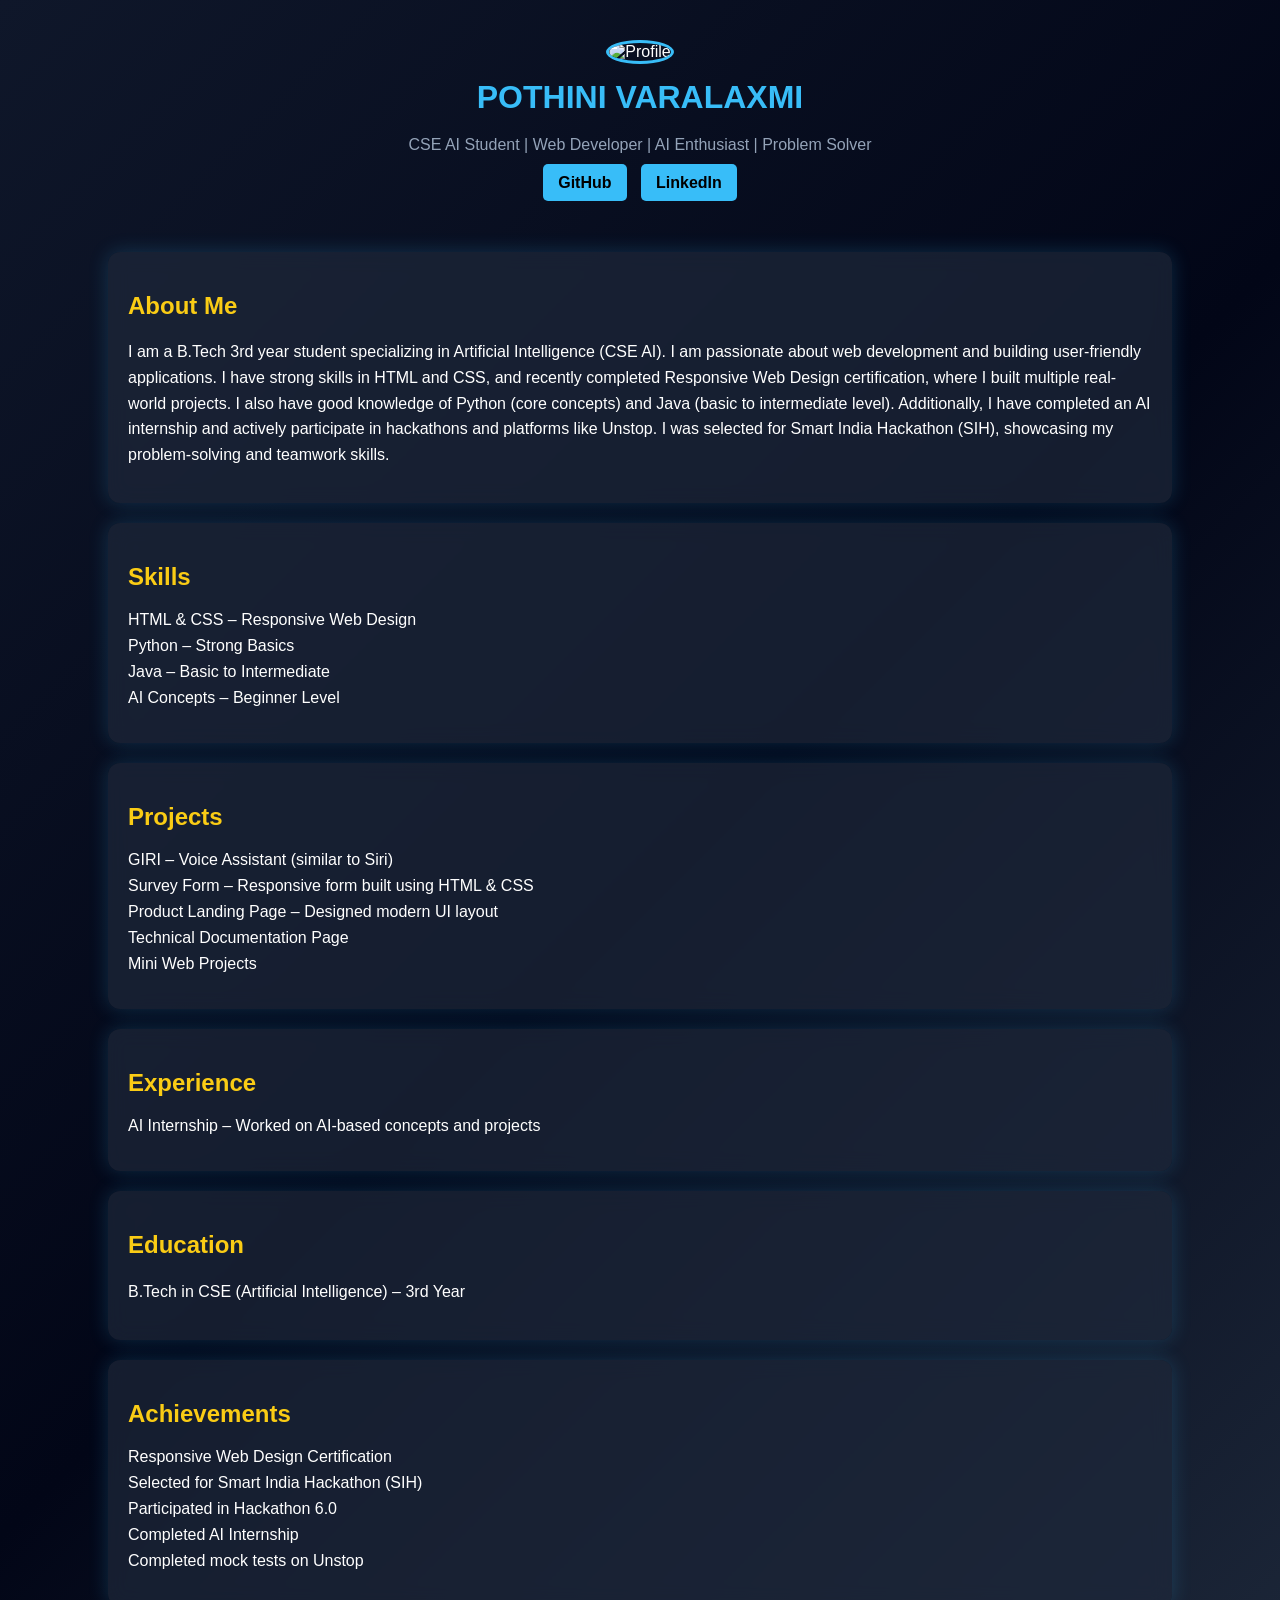
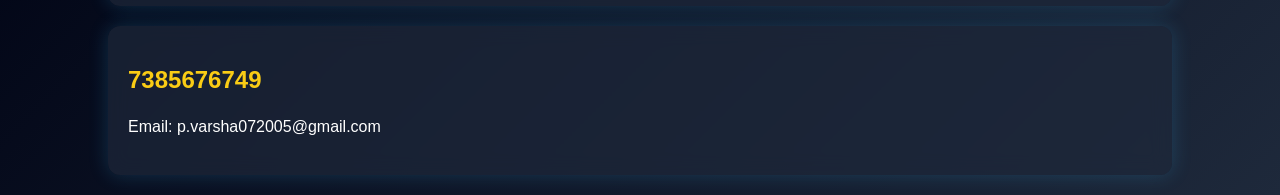
==== index.html @ 0117d1fd "Add files via upload Added portfolio website" ====
<!DOCTYPE html>
<html lang="en">
<head>
    <meta charset="UTF-8">
    <title>Portfolio</title>
    <link rel="stylesheet" href="style.css">
</head>
<body>

    <!-- HEADER -->
    <div class="header">
        <img src="https://github.com/varalaxmi30072005.png" alt="Profile">
        <h1>POTHINI VARALAXMI</h1>
        <p>CSE AI Student | Web Developer | AI Enthusiast | Problem Solver</p>

        <div class="buttons">
            <a href="https://github.com/varalaxmi30072005" target="_blank">GitHub</a>
            <a href="https://www.linkedin.com/in/p-varalaxmi-1a1716305/" target="_blank">LinkedIn</a>
        </div>
    </div>

    <!-- ABOUT -->
    <section>
        <h2>About Me</h2>
        <p>
            I am a B.Tech 3rd year student specializing in Artificial Intelligence (CSE AI). 
            I am passionate about web development and building user-friendly applications.

            I have strong skills in HTML and CSS, and recently completed Responsive Web Design certification, where I built multiple real-world projects.

            I also have good knowledge of Python (core concepts) and Java (basic to intermediate level). 
            Additionally, I have completed an AI internship and actively participate in hackathons and platforms like Unstop.

            I was selected for Smart India Hackathon (SIH), showcasing my problem-solving and teamwork skills.
        </p>
    </section>

    <!-- SKILLS -->
    <section>
        <h2>Skills</h2>
        <ul>
            <li>HTML & CSS – Responsive Web Design</li>
            <li>Python – Strong Basics</li>
            <li>Java – Basic to Intermediate</li>
            <li>AI Concepts – Beginner Level</li>
        </ul>
    </section>

    <!-- PROJECTS -->
    <section>
        <h2>Projects</h2>
        <ul>
            <li>GIRI – Voice Assistant (similar to Siri)</li>
            <li>Survey Form – Responsive form built using HTML & CSS</li>
            <li>Product Landing Page – Designed modern UI layout</li>
            <li>Technical Documentation Page</li>
            <li>Mini Web Projects</li>
        </ul>
    </section>

    <!-- EXPERIENCE -->
    <section>
        <h2>Experience</h2>
        <ul>
            <li>AI Internship – Worked on AI-based concepts and projects</li>
        </ul>
    </section>

    <!-- EDUCATION -->
    <section>
        <h2>Education</h2>
        <p>B.Tech in CSE (Artificial Intelligence) – 3rd Year</p>
    </section>

    <!-- ACHIEVEMENTS -->
    <section>
        <h2>Achievements</h2>
        <ul>
            <li>Responsive Web Design Certification</li>
            <li>Selected for Smart India Hackathon (SIH)</li>
            <li>Participated in Hackathon 6.0</li>
            <li>Completed AI Internship</li>
            <li>Completed mock tests on Unstop</li>
        </ul>
    </section>

    <!-- CONTACT -->
    <section>
        <h2>7385676749</h2>
        <p>Email: p.varsha072005@gmail.com</p>
    </section>

</body>
</html>
---- style.css ----
body {
    margin: 0;
    font-family: Arial, sans-serif;
    background: linear-gradient(135deg, #0f172a, #020617, #1e293b);
    color: white;
}

/* HEADER */
.header {
    text-align: center;
    padding: 40px 20px;
}

.header img {
    width: 120px;
    height: 120px;
    border-radius: 50%;
    border: 3px solid #38bdf8;
}

.header h1 {
    margin: 15px 0 5px;
    color: #38bdf8;
}

.header p {
    color: #94a3b8;
}

/* BUTTONS */
.buttons {
    margin-top: 15px;
}

.buttons a {
    text-decoration: none;
    background: #38bdf8;
    color: black;
    padding: 10px 15px;
    margin: 5px;
    border-radius: 5px;
    font-weight: bold;
    transition: 0.3s;
}

.buttons a:hover {
    background: #0ea5e9;
}

/* SECTIONS */
section {
    background: rgba(30, 41, 59, 0.7);
    backdrop-filter: blur(10px);
    margin: 20px auto;
    padding: 20px;
    width: 80%;
    border-radius: 12px;
    box-shadow: 0 0 20px rgba(56, 189, 248, 0.2);
    transition: 0.3s;
}

section:hover {
    transform: translateY(-5px) scale(1.02);
}

h2 {
    color: #facc15;
}

/* LIST */
ul {
    list-style: none;
    padding: 0;
}

li {
    margin: 8px 0;
}

/* TEXT */
p {
    line-height: 1.6;
}
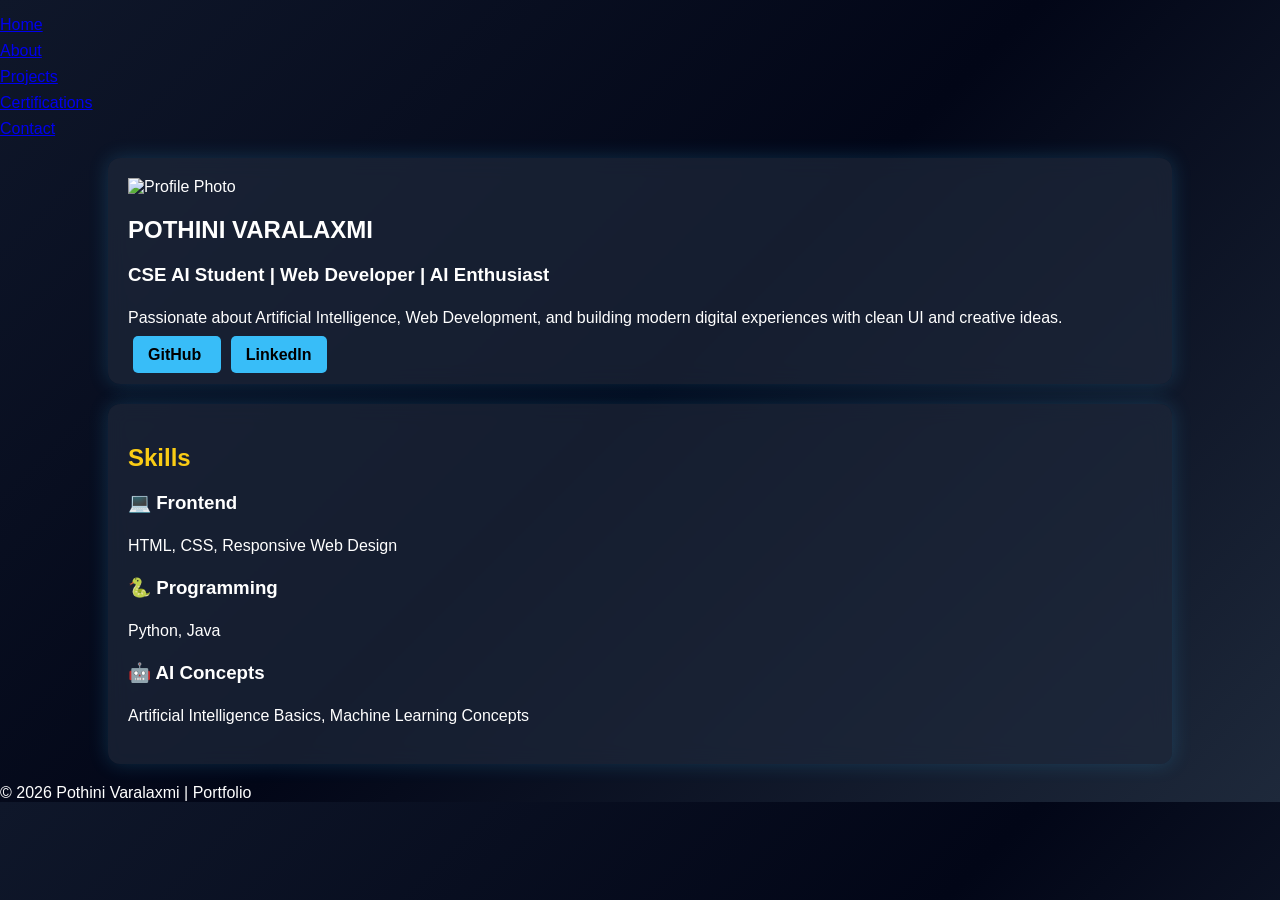
==== commit a86f836d: "Update index.html" ====
--- a/index.html
+++ b/index.html
@@ -2,93 +2,126 @@
 <html lang="en">
 <head>
     <meta charset="UTF-8">
-    <title>Portfolio</title>
+    <meta name="viewport" content="width=device-width, initial-scale=1.0">
+    <title>Pothini Varalaxmi | Portfolio</title>
     <link rel="stylesheet" href="style.css">
 </head>
 <body>
 
-    <!-- HEADER -->
-    <div class="header">
-        <img src="https://github.com/varalaxmi30072005.png" alt="Profile">
+    <!-- NAVBAR -->
+
+    <nav>
+
+        <ul>
+
+            <li><a href="index.html">Home</a></li>
+
+            <li><a href="about.html">About</a></li>
+
+            <li><a href="projects.html">Projects</a></li>
+
+            <li><a href="certifications.html">Certifications</a></li>
+
+            <li><a href="contact.html">Contact</a></li>
+
+        </ul>
+
+    </nav>
+
+    <!-- HERO SECTION -->
+
+    <section class="hero">
+
+        <img src="https://github.com/varalaxmi30072005.png" alt="Profile Photo">
+
         <h1>POTHINI VARALAXMI</h1>
-        <p>CSE AI Student | Web Developer | AI Enthusiast | Problem Solver</p>
+
+        <h3>CSE AI Student | Web Developer | AI Enthusiast</h3>
+
+        <p>
+
+            Passionate about Artificial Intelligence, Web Development,
+            and building modern digital experiences with clean UI
+            and creative ideas.
+
+        </p>
+
+        <!-- BUTTONS -->
 
         <div class="buttons">
-            <a href="https://github.com/varalaxmi30072005" target="_blank">GitHub</a>
-            <a href="https://www.linkedin.com/in/p-varalaxmi-1a1716305/" target="_blank">LinkedIn</a>
+
+            <a href="https://github.com/varalaxmi30072005" target="_blank">
+
+                GitHub
+
+            </a>
+
+            <a href="https://www.linkedin.com/in/pothinivaralaxmi/" target="_blank">
+
+                LinkedIn
+
+            </a>
+
         </div>
-    </div>
 
-    <!-- ABOUT -->
-    <section>
-        <h2>About Me</h2>
-        <p>
-            I am a B.Tech 3rd year student specializing in Artificial Intelligence (CSE AI). 
-            I am passionate about web development and building user-friendly applications.
-
-            I have strong skills in HTML and CSS, and recently completed Responsive Web Design certification, where I built multiple real-world projects.
-
-            I also have good knowledge of Python (core concepts) and Java (basic to intermediate level). 
-            Additionally, I have completed an AI internship and actively participate in hackathons and platforms like Unstop.
-
-            I was selected for Smart India Hackathon (SIH), showcasing my problem-solving and teamwork skills.
-        </p>
     </section>
 
-    <!-- SKILLS -->
-    <section>
+    <!-- SKILLS SECTION -->
+
+    <section class="section">
+
         <h2>Skills</h2>
-        <ul>
-            <li>HTML & CSS – Responsive Web Design</li>
-            <li>Python – Strong Basics</li>
-            <li>Java – Basic to Intermediate</li>
-            <li>AI Concepts – Beginner Level</li>
-        </ul>
+
+        <div class="card-container">
+
+            <div class="card">
+
+                <h3>💻 Frontend</h3>
+
+                <p>
+
+                    HTML, CSS, Responsive Web Design
+
+                </p>
+
+            </div>
+
+            <div class="card">
+
+                <h3>🐍 Programming</h3>
+
+                <p>
+
+                    Python, Java
+
+                </p>
+
+            </div>
+
+            <div class="card">
+
+                <h3>🤖 AI Concepts</h3>
+
+                <p>
+
+                    Artificial Intelligence Basics,
+                    Machine Learning Concepts
+
+                </p>
+
+            </div>
+
+        </div>
+
     </section>
 
-    <!-- PROJECTS -->
-    <section>
-        <h2>Projects</h2>
-        <ul>
-            <li>GIRI – Voice Assistant (similar to Siri)</li>
-            <li>Survey Form – Responsive form built using HTML & CSS</li>
-            <li>Product Landing Page – Designed modern UI layout</li>
-            <li>Technical Documentation Page</li>
-            <li>Mini Web Projects</li>
-        </ul>
-    </section>
+    <!-- FOOTER -->
 
-    <!-- EXPERIENCE -->
-    <section>
-        <h2>Experience</h2>
-        <ul>
-            <li>AI Internship – Worked on AI-based concepts and projects</li>
-        </ul>
-    </section>
+    <footer>
 
-    <!-- EDUCATION -->
-    <section>
-        <h2>Education</h2>
-        <p>B.Tech in CSE (Artificial Intelligence) – 3rd Year</p>
-    </section>
+        © 2026 Pothini Varalaxmi | Portfolio
 
-    <!-- ACHIEVEMENTS -->
-    <section>
-        <h2>Achievements</h2>
-        <ul>
-            <li>Responsive Web Design Certification</li>
-            <li>Selected for Smart India Hackathon (SIH)</li>
-            <li>Participated in Hackathon 6.0</li>
-            <li>Completed AI Internship</li>
-            <li>Completed mock tests on Unstop</li>
-        </ul>
-    </section>
-
-    <!-- CONTACT -->
-    <section>
-        <h2>7385676749</h2>
-        <p>Email: p.varsha072005@gmail.com</p>
-    </section>
+    </footer>
 
 </body>
-</html>+</html>
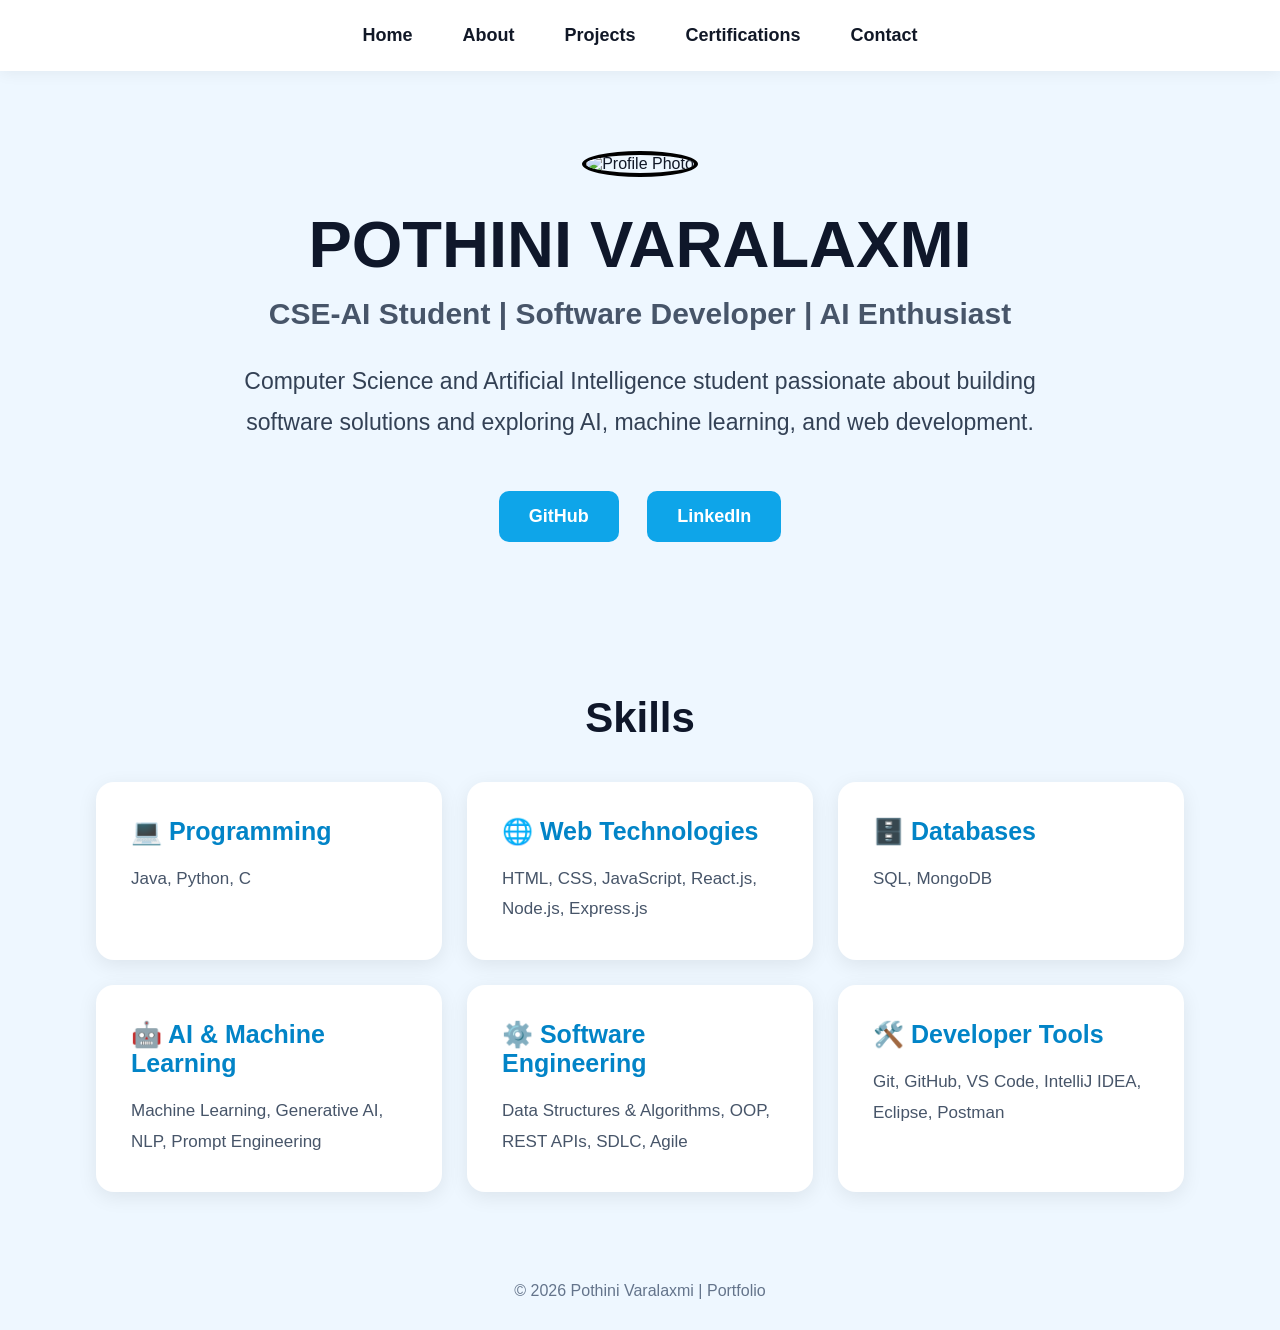
==== commit 67cb0a3c: "Update index.html" ====
--- a/index.html
+++ b/index.html
@@ -9,118 +9,83 @@
 <body>
 
     <!-- NAVBAR -->
-
     <nav>
-
         <ul>
-
             <li><a href="index.html">Home</a></li>
-
             <li><a href="about.html">About</a></li>
-
             <li><a href="projects.html">Projects</a></li>
-
             <li><a href="certifications.html">Certifications</a></li>
-
             <li><a href="contact.html">Contact</a></li>
-
         </ul>
-
     </nav>
 
     <!-- HERO SECTION -->
-
     <section class="hero">
-
         <img src="https://github.com/varalaxmi30072005.png" alt="Profile Photo">
 
         <h1>POTHINI VARALAXMI</h1>
-
-        <h3>CSE AI Student | Web Developer | AI Enthusiast</h3>
+        <h3>CSE-AI Student | Software Developer | AI Enthusiast</h3>
 
         <p>
-
-            Passionate about Artificial Intelligence, Web Development,
-            and building modern digital experiences with clean UI
-            and creative ideas.
-
+            Computer Science and Artificial Intelligence student passionate about
+            building software solutions and exploring AI, machine learning,
+            and web development.
         </p>
 
         <!-- BUTTONS -->
-
         <div class="buttons">
-
-            <a href="https://github.com/varalaxmi30072005" target="_blank">
-
+            <a href="https://github.com/varalaxmi30072005" target="_blank" rel="noopener noreferrer">
                 GitHub
-
             </a>
 
-            <a href="https://www.linkedin.com/in/pothinivaralaxmi/" target="_blank">
-
+            <a href="https://www.linkedin.com/in/pothinivaralaxmi/" target="_blank" rel="noopener noreferrer">
                 LinkedIn
-
             </a>
-
         </div>
-
     </section>
 
     <!-- SKILLS SECTION -->
-
     <section class="section">
-
         <h2>Skills</h2>
 
         <div class="card-container">
 
             <div class="card">
-
-                <h3>💻 Frontend</h3>
-
-                <p>
-
-                    HTML, CSS, Responsive Web Design
-
-                </p>
-
+                <h3>💻 Programming</h3>
+                <p>Java, Python, C</p>
             </div>
 
             <div class="card">
-
-                <h3>🐍 Programming</h3>
-
-                <p>
-
-                    Python, Java
-
-                </p>
-
+                <h3>🌐 Web Technologies</h3>
+                <p>HTML, CSS, JavaScript, React.js, Node.js, Express.js</p>
             </div>
 
             <div class="card">
+                <h3>🗄️ Databases</h3>
+                <p>SQL, MongoDB</p>
+            </div>
 
-                <h3>🤖 AI Concepts</h3>
+            <div class="card">
+                <h3>🤖 AI & Machine Learning</h3>
+                <p>Machine Learning, Generative AI, NLP, Prompt Engineering</p>
+            </div>
 
-                <p>
+            <div class="card">
+                <h3>⚙️ Software Engineering</h3>
+                <p>Data Structures & Algorithms, OOP, REST APIs, SDLC, Agile</p>
+            </div>
 
-                    Artificial Intelligence Basics,
-                    Machine Learning Concepts
-
-                </p>
-
+            <div class="card">
+                <h3>🛠️ Developer Tools</h3>
+                <p>Git, GitHub, VS Code, IntelliJ IDEA, Eclipse, Postman</p>
             </div>
 
         </div>
-
     </section>
 
     <!-- FOOTER -->
-
     <footer>
-
         © 2026 Pothini Varalaxmi | Portfolio
-
     </footer>
 
 </body>
--- a/style.css
+++ b/style.css
@@ -1,83 +1,186 @@
-body {
-    margin: 0;
-    font-family: Arial, sans-serif;
-    background: linear-gradient(135deg, #0f172a, #020617, #1e293b);
-    color: white;
+*{
+    margin:0;
+    padding:0;
+    box-sizing:border-box;
+    font-family:Arial, sans-serif;
 }
 
-/* HEADER */
-.header {
-    text-align: center;
-    padding: 40px 20px;
+body{
+    background:#eef7ff;
+    color:#111827;
 }
 
-.header img {
-    width: 120px;
-    height: 120px;
-    border-radius: 50%;
-    border: 3px solid #38bdf8;
+/* NAVBAR */
+
+nav{
+    background:white;
+    display:flex;
+    justify-content:center;
+    align-items:center;
+    padding:25px;
+    box-shadow:0 2px 15px rgba(0,0,0,0.06);
+    position:sticky;
+    top:0;
+    z-index:1000;
 }
 
-.header h1 {
-    margin: 15px 0 5px;
-    color: #38bdf8;
+nav ul{
+    display:flex;
+    list-style:none;
 }
 
-.header p {
-    color: #94a3b8;
+nav ul li{
+    margin:0 25px;
+}
+
+nav ul li a{
+    text-decoration:none;
+    color:#111827;
+    font-weight:bold;
+    font-size:18px;
+    transition:0.3s;
+}
+
+nav ul li a:hover{
+    color:#0284c7;
+}
+
+/* HERO SECTION */
+
+.hero{
+    text-align:center;
+    padding:80px 20px;
+}
+
+.hero img{
+    width:190px;
+    height:190px;
+    border-radius:50%;
+    object-fit:cover;
+    border:4px solid black;
+}
+
+.hero h1{
+    margin-top:30px;
+    font-size:65px;
+    color:#0f172a;
+}
+
+.hero h3{
+    margin-top:15px;
+    font-size:30px;
+    color:#475569;
+}
+
+.hero p{
+    max-width:850px;
+    margin:30px auto;
+    line-height:1.8;
+    font-size:23px;
+    color:#334155;
 }
 
 /* BUTTONS */
-.buttons {
-    margin-top: 15px;
+
+.buttons{
+    margin-top:35px;
 }
 
-.buttons a {
-    text-decoration: none;
-    background: #38bdf8;
-    color: black;
-    padding: 10px 15px;
-    margin: 5px;
-    border-radius: 5px;
-    font-weight: bold;
-    transition: 0.3s;
+.buttons a{
+    text-decoration:none;
+    background:#0ea5e9;
+    color:white;
+    padding:15px 30px;
+    border-radius:10px;
+    margin:12px;
+    display:inline-block;
+    font-size:18px;
+    font-weight:bold;
+    transition:0.3s;
 }
 
-.buttons a:hover {
-    background: #0ea5e9;
+.buttons a:hover{
+    background:#0284c7;
+    transform:translateY(-5px);
 }
 
-/* SECTIONS */
-section {
-    background: rgba(30, 41, 59, 0.7);
-    backdrop-filter: blur(10px);
-    margin: 20px auto;
-    padding: 20px;
-    width: 80%;
-    border-radius: 12px;
-    box-shadow: 0 0 20px rgba(56, 189, 248, 0.2);
-    transition: 0.3s;
+/* SECTION */
+
+.section{
+    width:85%;
+    margin:60px auto;
 }
 
-section:hover {
-    transform: translateY(-5px) scale(1.02);
+.section h2{
+    text-align:center;
+    margin-bottom:40px;
+    font-size:42px;
+    color:#0f172a;
 }
 
-h2 {
-    color: #facc15;
+/* CARDS */
+
+.card-container{
+    display:grid;
+    grid-template-columns:repeat(auto-fit,minmax(280px,1fr));
+    gap:25px;
 }
 
-/* LIST */
-ul {
-    list-style: none;
-    padding: 0;
+.card{
+    background:white;
+    padding:35px;
+    border-radius:18px;
+    box-shadow:0 5px 20px rgba(0,0,0,0.08);
+    transition:0.3s;
 }
 
-li {
-    margin: 8px 0;
+.card:hover{
+    transform:translateY(-8px);
 }
 
-/* TEXT */
-p {
-    line-height: 1.6;
-}+.card h3{
+    margin-bottom:18px;
+    color:#0284c7;
+    font-size:25px;
+}
+
+.card p{
+    line-height:1.8;
+    color:#475569;
+    font-size:17px;
+}
+
+/* FOOTER */
+
+footer{
+    text-align:center;
+    padding:30px;
+    color:#64748b;
+    margin-top:50px;
+}
+
+/* MOBILE RESPONSIVE */
+
+@media(max-width:768px){
+
+    nav ul{
+        flex-wrap:wrap;
+        justify-content:center;
+    }
+
+    nav ul li{
+        margin:10px;
+    }
+
+    .hero h1{
+        font-size:40px;
+    }
+
+    .hero h3{
+        font-size:22px;
+    }
+
+    .hero p{
+        font-size:18px;
+    }
+}
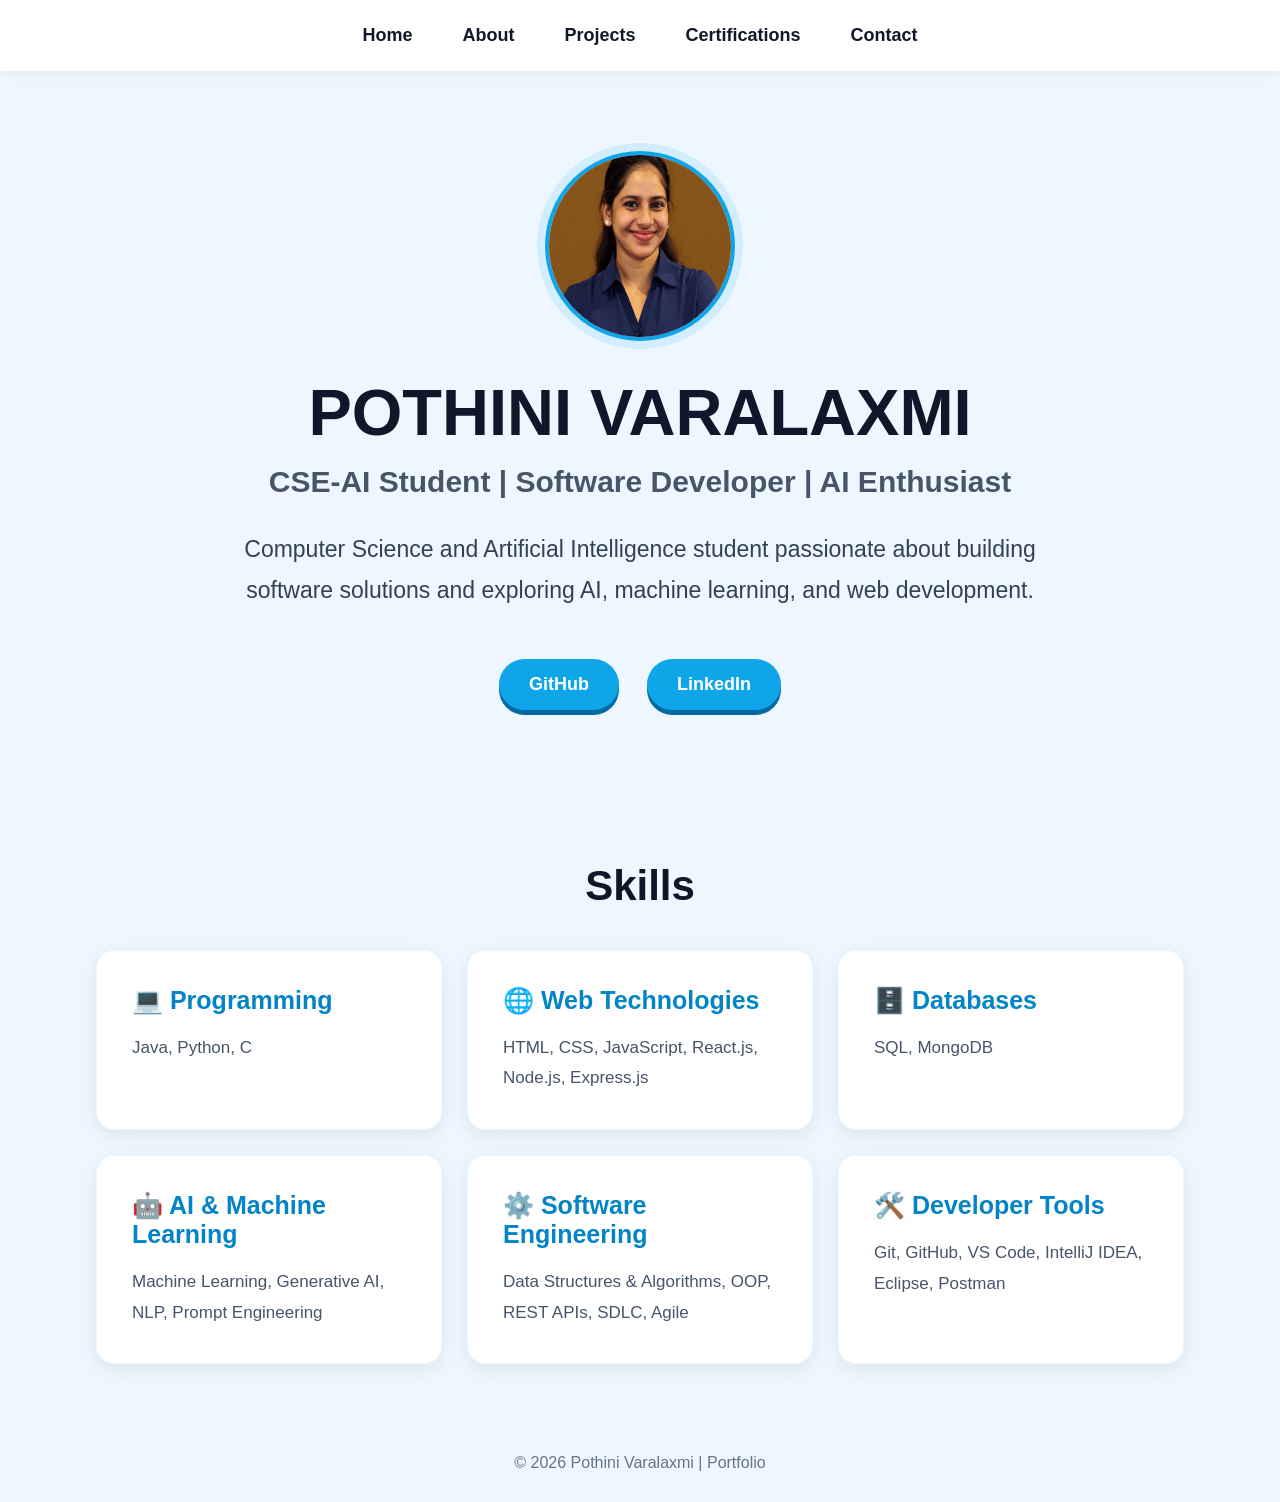
==== commit 71e05262: "Update index.html" ====
--- a/index.html
+++ b/index.html
@@ -21,7 +21,7 @@
 
     <!-- HERO SECTION -->
     <section class="hero">
-        <img src="https://github.com/varalaxmi30072005.png" alt="Profile Photo">
+        <img src="profile.png" alt="Pothini Varalaxmi">
 
         <h1>POTHINI VARALAXMI</h1>
         <h3>CSE-AI Student | Software Developer | AI Enthusiast</h3>
@@ -34,11 +34,15 @@
 
         <!-- BUTTONS -->
         <div class="buttons">
-            <a href="https://github.com/varalaxmi30072005" target="_blank" rel="noopener noreferrer">
+            <a href="https://github.com/varalaxmi30072005"
+               target="_blank"
+               rel="noopener noreferrer">
                 GitHub
             </a>
 
-            <a href="https://www.linkedin.com/in/pothinivaralaxmi/" target="_blank" rel="noopener noreferrer">
+            <a href="https://www.linkedin.com/in/pothinivaralaxmi/"
+               target="_blank"
+               rel="noopener noreferrer">
                 LinkedIn
             </a>
         </div>
--- a/style.css
+++ b/style.css
@@ -1,186 +1,269 @@
-*{
-    margin:0;
-    padding:0;
-    box-sizing:border-box;
-    font-family:Arial, sans-serif;
-}
-
-body{
-    background:#eef7ff;
-    color:#111827;
+* {
+    margin: 0;
+    padding: 0;
+    box-sizing: border-box;
+    font-family: Arial, sans-serif;
+}
+
+body {
+    background: #eef7ff;
+    color: #111827;
 }
 
 /* NAVBAR */
-
-nav{
-    background:white;
-    display:flex;
-    justify-content:center;
-    align-items:center;
-    padding:25px;
-    box-shadow:0 2px 15px rgba(0,0,0,0.06);
-    position:sticky;
-    top:0;
-    z-index:1000;
-}
-
-nav ul{
-    display:flex;
-    list-style:none;
-}
-
-nav ul li{
-    margin:0 25px;
-}
-
-nav ul li a{
-    text-decoration:none;
-    color:#111827;
-    font-weight:bold;
-    font-size:18px;
-    transition:0.3s;
-}
-
-nav ul li a:hover{
-    color:#0284c7;
+nav {
+    background: white;
+    display: flex;
+    justify-content: center;
+    align-items: center;
+    padding: 25px;
+    box-shadow: 0 2px 15px rgba(0, 0, 0, 0.06);
+    position: sticky;
+    top: 0;
+    z-index: 1000;
+}
+
+nav ul {
+    display: flex;
+    list-style: none;
+}
+
+nav ul li {
+    margin: 0 25px;
+}
+
+nav ul li a {
+    position: relative;
+    text-decoration: none;
+    color: #111827;
+    font-weight: bold;
+    font-size: 18px;
+    transition: color 0.3s ease;
+}
+
+nav ul li a::after {
+    content: "";
+    position: absolute;
+    left: 0;
+    bottom: -7px;
+    width: 0;
+    height: 3px;
+    background: #0284c7;
+    border-radius: 5px;
+    transition: width 0.3s ease;
+}
+
+nav ul li a:hover {
+    color: #0284c7;
+}
+
+nav ul li a:hover::after {
+    width: 100%;
 }
 
 /* HERO SECTION */
-
-.hero{
-    text-align:center;
-    padding:80px 20px;
-}
-
-.hero img{
-    width:190px;
-    height:190px;
-    border-radius:50%;
-    object-fit:cover;
-    border:4px solid black;
-}
-
-.hero h1{
-    margin-top:30px;
-    font-size:65px;
-    color:#0f172a;
-}
-
-.hero h3{
-    margin-top:15px;
-    font-size:30px;
-    color:#475569;
-}
-
-.hero p{
-    max-width:850px;
-    margin:30px auto;
-    line-height:1.8;
-    font-size:23px;
-    color:#334155;
+.hero {
+    text-align: center;
+    padding: 80px 20px;
+    animation: fadeUp 0.8s ease both;
+}
+
+.hero img {
+    width: 190px;
+    height: 190px;
+    border-radius: 50%;
+    object-fit: cover;
+    border: 4px solid #0ea5e9;
+    box-shadow: 0 0 0 8px rgba(14, 165, 233, 0.12);
+    animation: floatPhoto 4s ease-in-out infinite;
+}
+
+.hero h1 {
+    margin-top: 30px;
+    font-size: 65px;
+    color: #0f172a;
+}
+
+.hero h3 {
+    margin-top: 15px;
+    font-size: 30px;
+    color: #475569;
+}
+
+.hero p {
+    max-width: 850px;
+    margin: 30px auto;
+    line-height: 1.8;
+    font-size: 23px;
+    color: #334155;
 }
 
 /* BUTTONS */
-
-.buttons{
-    margin-top:35px;
-}
-
-.buttons a{
-    text-decoration:none;
-    background:#0ea5e9;
-    color:white;
-    padding:15px 30px;
-    border-radius:10px;
-    margin:12px;
-    display:inline-block;
-    font-size:18px;
-    font-weight:bold;
-    transition:0.3s;
-}
-
-.buttons a:hover{
-    background:#0284c7;
-    transform:translateY(-5px);
+.buttons {
+    margin-top: 35px;
+}
+
+.buttons a {
+    text-decoration: none;
+    background: #0ea5e9;
+    color: white;
+    padding: 15px 30px;
+    border-radius: 30px;
+    margin: 12px;
+    display: inline-block;
+    font-size: 18px;
+    font-weight: bold;
+    box-shadow: 0 5px 0 #0369a1;
+    transition: transform 0.25s ease, box-shadow 0.25s ease,
+                background 0.25s ease;
+    animation: buttonPop 0.6s ease both;
+}
+
+.buttons a:hover {
+    background: #0284c7;
+    transform: translateY(-5px) scale(1.05);
+    box-shadow: 0 10px 20px rgba(2, 132, 199, 0.3);
+}
+
+.buttons a:active {
+    transform: translateY(1px) scale(0.98);
+    box-shadow: 0 2px 0 #0369a1;
 }
 
 /* SECTION */
-
-.section{
-    width:85%;
-    margin:60px auto;
-}
-
-.section h2{
-    text-align:center;
-    margin-bottom:40px;
-    font-size:42px;
-    color:#0f172a;
+.section {
+    width: 85%;
+    margin: 60px auto;
+}
+
+.section h2 {
+    text-align: center;
+    margin-bottom: 40px;
+    font-size: 42px;
+    color: #0f172a;
 }
 
 /* CARDS */
-
-.card-container{
-    display:grid;
-    grid-template-columns:repeat(auto-fit,minmax(280px,1fr));
-    gap:25px;
-}
-
-.card{
-    background:white;
-    padding:35px;
-    border-radius:18px;
-    box-shadow:0 5px 20px rgba(0,0,0,0.08);
-    transition:0.3s;
-}
-
-.card:hover{
-    transform:translateY(-8px);
-}
-
-.card h3{
-    margin-bottom:18px;
-    color:#0284c7;
-    font-size:25px;
-}
-
-.card p{
-    line-height:1.8;
-    color:#475569;
-    font-size:17px;
+.card-container {
+    display: grid;
+    grid-template-columns: repeat(auto-fit, minmax(280px, 1fr));
+    gap: 25px;
+}
+
+.card {
+    background: white;
+    padding: 35px;
+    border-radius: 18px;
+    box-shadow: 0 5px 20px rgba(0, 0, 0, 0.08);
+    border: 1px solid rgba(14, 165, 233, 0.08);
+    transition: transform 0.3s ease, box-shadow 0.3s ease;
+    animation: fadeUp 0.7s ease both;
+}
+
+.card:hover {
+    transform: translateY(-10px);
+    box-shadow: 0 15px 30px rgba(14, 165, 233, 0.18);
+}
+
+.card h3 {
+    margin-bottom: 18px;
+    color: #0284c7;
+    font-size: 25px;
+}
+
+.card p {
+    line-height: 1.8;
+    color: #475569;
+    font-size: 17px;
 }
 
 /* FOOTER */
-
-footer{
-    text-align:center;
-    padding:30px;
-    color:#64748b;
-    margin-top:50px;
+footer {
+    text-align: center;
+    padding: 30px;
+    color: #64748b;
+    margin-top: 50px;
+}
+
+/* ANIMATIONS */
+@keyframes floatPhoto {
+    0%, 100% {
+        transform: translateY(0);
+    }
+    50% {
+        transform: translateY(-10px);
+    }
+}
+
+@keyframes buttonPop {
+    0% {
+        opacity: 0;
+        transform: scale(0.85);
+    }
+    70% {
+        transform: scale(1.06);
+    }
+    100% {
+        opacity: 1;
+        transform: scale(1);
+    }
+}
+
+@keyframes fadeUp {
+    from {
+        opacity: 0;
+        transform: translateY(20px);
+    }
+    to {
+        opacity: 1;
+        transform: translateY(0);
+    }
 }
 
 /* MOBILE RESPONSIVE */
-
-@media(max-width:768px){
-
-    nav ul{
-        flex-wrap:wrap;
-        justify-content:center;
-    }
-
-    nav ul li{
-        margin:10px;
-    }
-
-    .hero h1{
-        font-size:40px;
-    }
-
-    .hero h3{
-        font-size:22px;
-    }
-
-    .hero p{
-        font-size:18px;
-    }
-}
+@media (max-width: 768px) {
+    nav ul {
+        flex-wrap: wrap;
+        justify-content: center;
+        gap: 12px;
+    }
+
+    nav ul li {
+        margin: 8px;
+    }
+
+    .hero h1 {
+        font-size: 40px;
+    }
+
+    .hero h3 {
+        font-size: 22px;
+    }
+
+    .hero p {
+        font-size: 18px;
+    }
+
+    .section {
+        width: 92%;
+    }
+
+    .section h2 {
+        font-size: 32px;
+    }
+
+    .card {
+        padding: 25px;
+    }
+}
+
+/* Respect reduced-motion preferences */
+@media (prefers-reduced-motion: reduce) {
+    *,
+    *::before,
+    *::after {
+        animation: none !important;
+        transition: none !important;
+        scroll-behavior: auto !important;
+    }
+}
